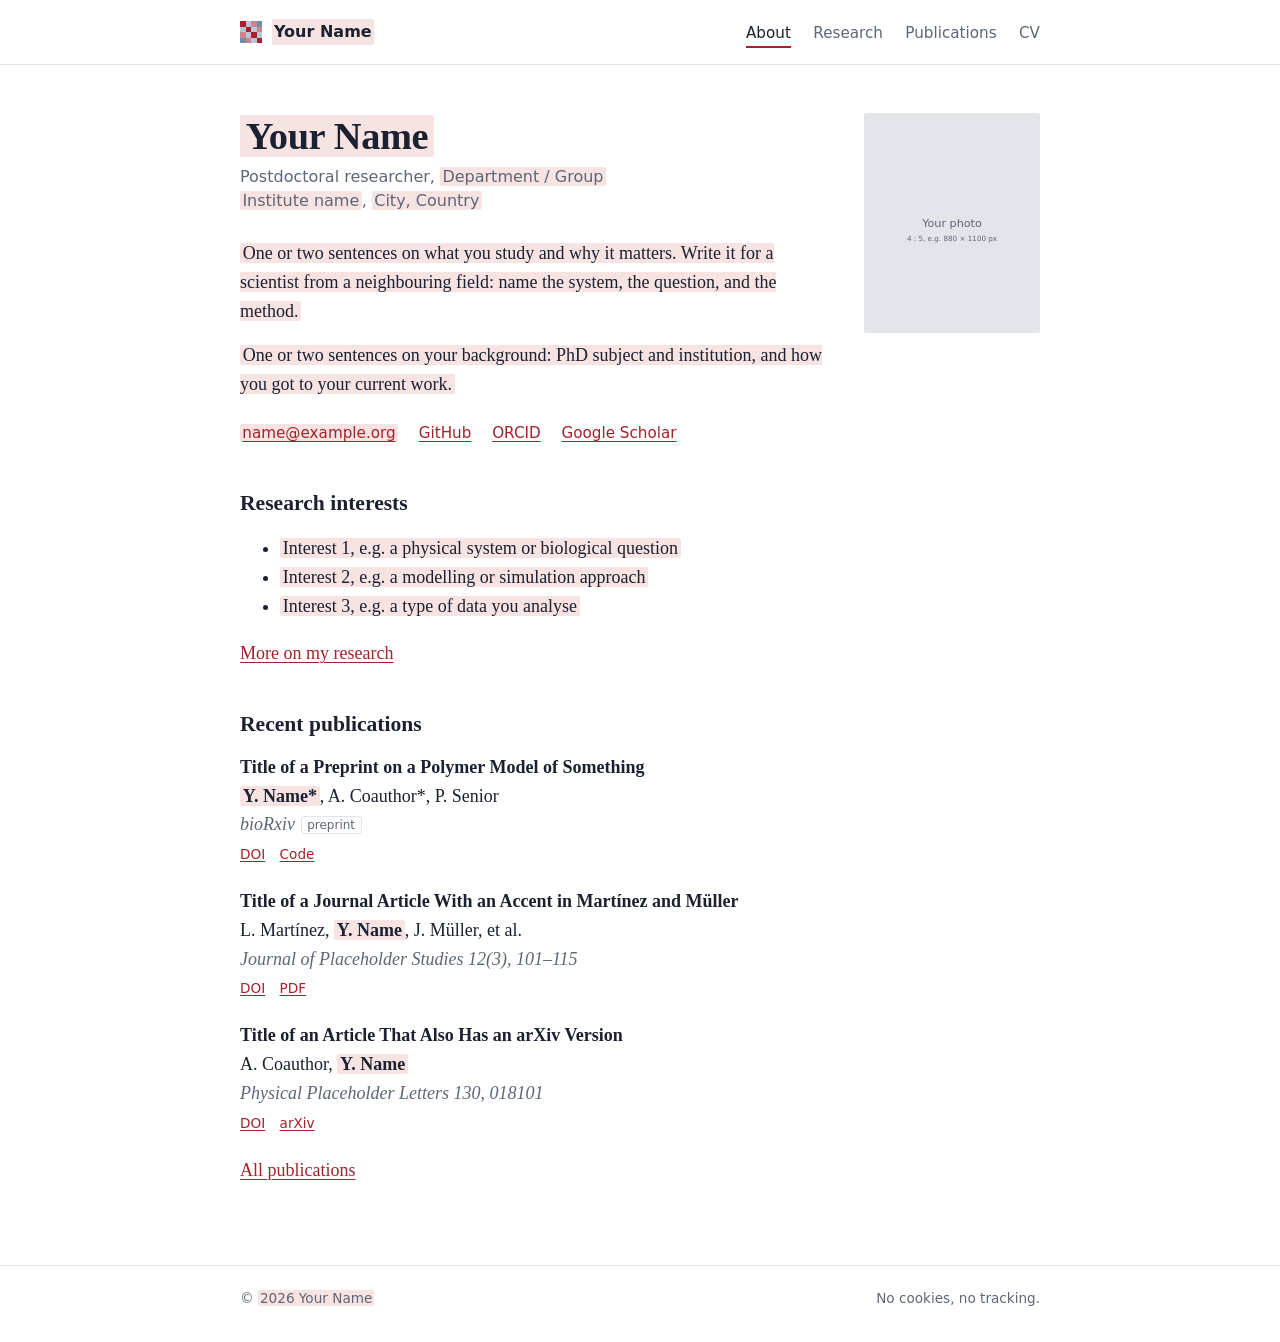
==== index.html @ 81e41346 "added initial files" ====
<!doctype html>
<html lang="en">
<head>
  <meta charset="utf-8">
  <meta name="viewport" content="width=device-width, initial-scale=1">
  <title>Your Name</title>
  <meta name="description" content="Your Name, postdoctoral researcher in [field]. Research, publications and CV.">
  <link rel="icon" href="assets/favicon.svg" type="image/svg+xml">
  <link rel="stylesheet" href="assets/style.css">
</head>
<body>
  <a class="skip-link" href="#main">Skip to content</a>

  <header class="site-header">
    <div class="wrap">
      <a class="site-name" href="index.html">
        <img src="assets/favicon.svg" alt="" width="22" height="22">
        <span class="ph">Your Name</span>
      </a>
      <nav class="site-nav" aria-label="Main">
        <ul>
          <li><a href="index.html" aria-current="page">About</a></li>
          <li><a href="research.html">Research</a></li>
          <li><a href="publications.html">Publications</a></li>
          <li><a href="cv.html">CV</a></li>
        </ul>
      </nav>
    </div>
  </header>

  <main id="main" class="wrap">
    <section class="intro">
      <div class="prose">
        <h1><span class="ph">Your Name</span></h1>
        <p class="role">
          Postdoctoral researcher, <span class="ph">Department / Group</span><br>
          <span class="ph">Institute name</span>, <span class="ph">City, Country</span>
        </p>

        <p>
          <span class="ph">One or two sentences on what you study and why it matters.
          Write it for a scientist from a neighbouring field: name the system, the question,
          and the method.</span>
        </p>
        <p>
          <span class="ph">One or two sentences on your background: PhD subject and institution,
          and how you got to your current work.</span>
        </p>

        <ul class="links">
          <li><a href="mailto:name@example.org"><span class="ph">name@example.org</span></a></li>
          <li><a href="https://github.com/your-username">GitHub</a></li>
          <li><a href="https://orcid.org/0000-0000-0000-0000">ORCID</a></li>
          <li><a href="https://scholar.google.com/citations?user=XXXXXXXX">Google Scholar</a></li>
        </ul>
      </div>

      <img class="portrait" src="assets/portrait.svg" alt="Portrait of Your Name" width="440" height="550">
    </section>

    <section class="prose">
      <h2>Research interests</h2>
      <ul>
        <li><span class="ph">Interest 1, e.g. a physical system or biological question</span></li>
        <li><span class="ph">Interest 2, e.g. a modelling or simulation approach</span></li>
        <li><span class="ph">Interest 3, e.g. a type of data you analyse</span></li>
      </ul>
      <p><a href="research.html">More on my research</a></p>
    </section>

    <section class="prose">
      <h2>Recent publications</h2>
      <!-- RECENT:START (generated by tools/build_publications.py) -->
      <ul class="pubs">
        <li>
          <span class="pub-title">Title of a Preprint on a Polymer Model of Something</span>
          <span class="pub-authors"><span class="me">Y. Name*</span>, A. Coauthor*, P. Senior</span>
          <span class="pub-venue">bioRxiv<span class="tag">preprint</span></span>
          <span class="pub-links"><a href="https://doi.org/10.1101/0000.00.00.000000">DOI</a> <a href="https://github.com/your-username/project">Code</a></span>
        </li>
        <li>
          <span class="pub-title">Title of a Journal Article With an Accent in Martínez and Müller</span>
          <span class="pub-authors">L. Martínez, <span class="me">Y. Name</span>, J. Müller, et al.</span>
          <span class="pub-venue">Journal of Placeholder Studies 12(3), 101–115</span>
          <span class="pub-links"><a href="https://doi.org/10.0000/placeholder.2025.001">DOI</a> <a href="files/placeholder2025.pdf">PDF</a></span>
        </li>
        <li>
          <span class="pub-title">Title of an Article That Also Has an arXiv Version</span>
          <span class="pub-authors">A. Coauthor, <span class="me">Y. Name</span></span>
          <span class="pub-venue">Physical Placeholder Letters 130, 018101</span>
          <span class="pub-links"><a href="https://doi.org/10.0000/placeholder.2024.002">DOI</a> <a href="https://arxiv.org/abs/2401.00000">arXiv</a></span>
        </li>
      </ul>
      <!-- RECENT:END -->
      <p><a href="publications.html">All publications</a></p>
    </section>
  </main>

  <footer class="site-footer">
    <div class="wrap">
      <span>© <span class="ph">2026 Your Name</span></span>
      <span>No cookies, no tracking.</span>
    </div>
  </footer>
</body>
</html>
---- assets/style.css ----
/* ==========================================================================
   Personal academic site — single stylesheet
   No external fonts, scripts or trackers: the site makes zero third-party
   requests. Edit the tokens in :root to change colours and fonts.
   ========================================================================== */

:root {
  --bg: #ffffff;
  --ink: #1b2130;          /* body text */
  --muted: #5d6676;        /* secondary text, dates */
  --rule: #e2e5ea;         /* hairlines */
  --accent: #a3222b;       /* links; Hi-C "Reds" end of the colour map */
  --accent-soft: #f6e3e2;  /* highlight behind your own name */
  --cool: #2f5d8a;         /* second colour of the logo mark */

  --serif: Charter, "Bitstream Charter", "Sitka Text", Cambria, "Noto Serif", serif;
  --sans: system-ui, -apple-system, "Segoe UI", Roboto, "Helvetica Neue", Arial, sans-serif;

  --measure: 40rem;        /* text column width, about 70 characters */
  --wide: 52rem;           /* page width including the margin column */
  color-scheme: light dark;
}

@media (prefers-color-scheme: dark) {
  :root:not([data-theme="light"]) {
    --bg: #15181e;
    --ink: #e4e7ec;
    --muted: #9aa3b2;
    --rule: #2a2f38;
    --accent: #f0837b;
    --accent-soft: #3a2224;
    --cool: #7fa8d4;
  }
}
:root[data-theme="dark"] {
  --bg: #15181e;
  --ink: #e4e7ec;
  --muted: #9aa3b2;
  --rule: #2a2f38;
  --accent: #f0837b;
  --accent-soft: #3a2224;
  --cool: #7fa8d4;
}

/* ---------- Base ---------- */

*, *::before, *::after { box-sizing: border-box; }

html { -webkit-text-size-adjust: 100%; }

body {
  margin: 0;
  background: var(--bg);
  color: var(--ink);
  font-family: var(--serif);
  font-size: 1.125rem;     /* 18 px */
  line-height: 1.6;
  font-feature-settings: "kern", "liga", "onum";
}

img, svg, video { max-width: 100%; height: auto; display: block; }

a {
  color: var(--accent);
  text-decoration-thickness: 1px;
  text-underline-offset: 0.18em;
}
a:hover { text-decoration-thickness: 2px; }
a:focus-visible, button:focus-visible {
  outline: 2px solid var(--accent);
  outline-offset: 3px;
  border-radius: 2px;
}

h1, h2, h3 { line-height: 1.2; font-weight: 600; }
h1 { font-size: 2.4rem; margin: 0 0 0.4rem; letter-spacing: -0.01em; }
h2 { font-size: 1.35rem; margin: 2.8rem 0 0.9rem; }
h3 { font-size: 1.05rem; margin: 1.6rem 0 0.4rem; }
p  { margin: 0 0 1rem; }

.skip-link {
  position: absolute; left: -999px; top: 0;
  background: var(--bg); padding: 0.5rem 1rem;
}
.skip-link:focus { left: 1rem; }

/* ---------- Layout ---------- */

.wrap {
  max-width: var(--wide);
  margin: 0 auto;
  padding: 0 1rem;
}
main.wrap { padding-bottom: 4rem; }
.prose { max-width: var(--measure); }

/* ---------- Header ---------- */

.site-header {
  border-bottom: 1px solid var(--rule);
  margin-bottom: 3rem;
}
.site-header .wrap {
  display: flex;
  align-items: center;
  justify-content: space-between;
  gap: 1rem;
  flex-wrap: wrap;
  padding-top: 1.1rem;
  padding-bottom: 1.1rem;
}
.site-name {
  display: flex; align-items: center; gap: 0.6rem;
  font-family: var(--sans);
  font-weight: 600;
  font-size: 1rem;
  color: var(--ink);
  text-decoration: none;
}
.site-name img { width: 22px; height: 22px; }

.site-nav ul {
  list-style: none; margin: 0; padding: 0;
  display: flex; gap: 1.4rem; flex-wrap: wrap;
}
.site-nav a {
  font-family: var(--sans);
  font-size: 0.95rem;
  color: var(--muted);
  text-decoration: none;
  padding: 0.25rem 0;
  border-bottom: 2px solid transparent;
}
.site-nav a:hover { color: var(--ink); }
.site-nav a[aria-current="page"] {
  color: var(--ink);
  border-bottom-color: var(--accent);
}

/* ---------- Home: intro ---------- */

.intro {
  display: grid;
  grid-template-columns: 1fr 11rem;
  gap: 2.5rem;
  align-items: start;
}
.intro .role {
  font-family: var(--sans);
  color: var(--muted);
  font-size: 1rem;
  line-height: 1.5;
  margin-bottom: 1.6rem;
}
.portrait {
  width: 11rem;
  aspect-ratio: 4 / 5;
  object-fit: cover;
  border-radius: 3px;
  background: var(--rule);
}
.links {
  list-style: none; padding: 0; margin: 1.4rem 0 0;
  display: flex; flex-wrap: wrap; gap: 0.4rem 1.3rem;
  font-family: var(--sans); font-size: 0.95rem;
}

/* ---------- Placeholder marker ----------
   Every bracketed placeholder is wrapped in <span class="ph">.
   Search the files for class="ph" to find what still needs filling in.
   Delete this rule (or leave it) once nothing is left. */
.ph {
  background: var(--accent-soft);
  border-radius: 2px;
  padding: 0 0.15em;
}

/* ---------- Research ---------- */

.figure { margin: 2rem 0; }
.figure img { max-width: min(24rem, 100%); }
.figure figcaption {
  font-family: var(--sans);
  font-size: 0.875rem;
  color: var(--muted);
  margin-top: 0.6rem;
  max-width: var(--measure);
}
.topic { margin-top: 2.6rem; max-width: var(--measure); }
.topic h2 { margin-top: 0; }
.topic + .topic { border-top: 1px solid var(--rule); padding-top: 2.4rem; }

/* ---------- Dated lists (publications, CV) ----------
   Year or date sits in a narrow left column; entries hang to its right. */

.dated {
  display: grid;
  grid-template-columns: 6.5rem 1fr;
  column-gap: 1.5rem;
  margin: 0;
}
.dated > dt {
  font-family: var(--sans);
  font-variant-numeric: tabular-nums lining-nums;
  font-size: 0.9rem;
  color: var(--muted);
  padding-top: 0.2rem;
}
.dated > dd { margin: 0 0 1.3rem; max-width: var(--measure); }
.dated .what { font-weight: 600; }
.dated .where { color: var(--muted); }

/* ---------- Publications ---------- */

.pubs { list-style: none; padding: 0; margin: 0; }
.pubs li { margin-bottom: 1.2rem; }
.pub-title { font-weight: 600; }
.pub-authors, .pub-venue { display: block; }
.pub-authors { color: var(--ink); }
.pub-venue { color: var(--muted); font-style: italic; }
.pub-links {
  display: inline-flex; gap: 0.9rem;
  font-family: var(--sans); font-size: 0.85rem;
  margin-top: 0.15rem;
}
.me {
  background: var(--accent-soft);
  border-radius: 2px;
  padding: 0 0.15em;
  font-weight: 600;
}
.tag {
  font-family: var(--sans);
  font-size: 0.75rem;
  font-style: normal;
  color: var(--muted);
  border: 1px solid var(--rule);
  border-radius: 3px;
  padding: 0.05rem 0.35rem;
  margin-left: 0.35rem;
  vertical-align: 0.1em;
}
.note {
  font-family: var(--sans);
  font-size: 0.9rem;
  color: var(--muted);
}

/* ---------- Buttons ---------- */

.button {
  display: inline-block;
  font-family: var(--sans);
  font-size: 0.95rem;
  padding: 0.55rem 1rem;
  border: 1px solid var(--accent);
  border-radius: 3px;
  text-decoration: none;
}
.button:hover { background: var(--accent-soft); }

/* ---------- Footer ---------- */

.site-footer {
  border-top: 1px solid var(--rule);
  font-family: var(--sans);
  font-size: 0.85rem;
  color: var(--muted);
}
.site-footer .wrap {
  display: flex; justify-content: space-between; gap: 1rem; flex-wrap: wrap;
  padding-top: 1.4rem; padding-bottom: 2rem;
}
.site-footer a { color: var(--muted); }

/* ---------- Small screens ---------- */

@media (max-width: 640px) {
  body { font-size: 1.0625rem; }
  h1 { font-size: 1.9rem; }
  .site-header { margin-bottom: 2rem; }
  .intro { grid-template-columns: 1fr; gap: 1.5rem; }
  .intro .portrait { order: -1; width: 8rem; }
  .dated { grid-template-columns: 1fr; }
  .dated > dt { padding-top: 0; }
  .dated > dd { margin-bottom: 1.4rem; }
}

/* ---------- Print (a clean CV page if someone prints it) ---------- */

@media print {
  .site-nav, .site-footer, .skip-link, .button { display: none; }
  .site-header { border: 0; margin-bottom: 1rem; }
  a { color: inherit; text-decoration: none; }
  .ph, .me { background: none; }
}
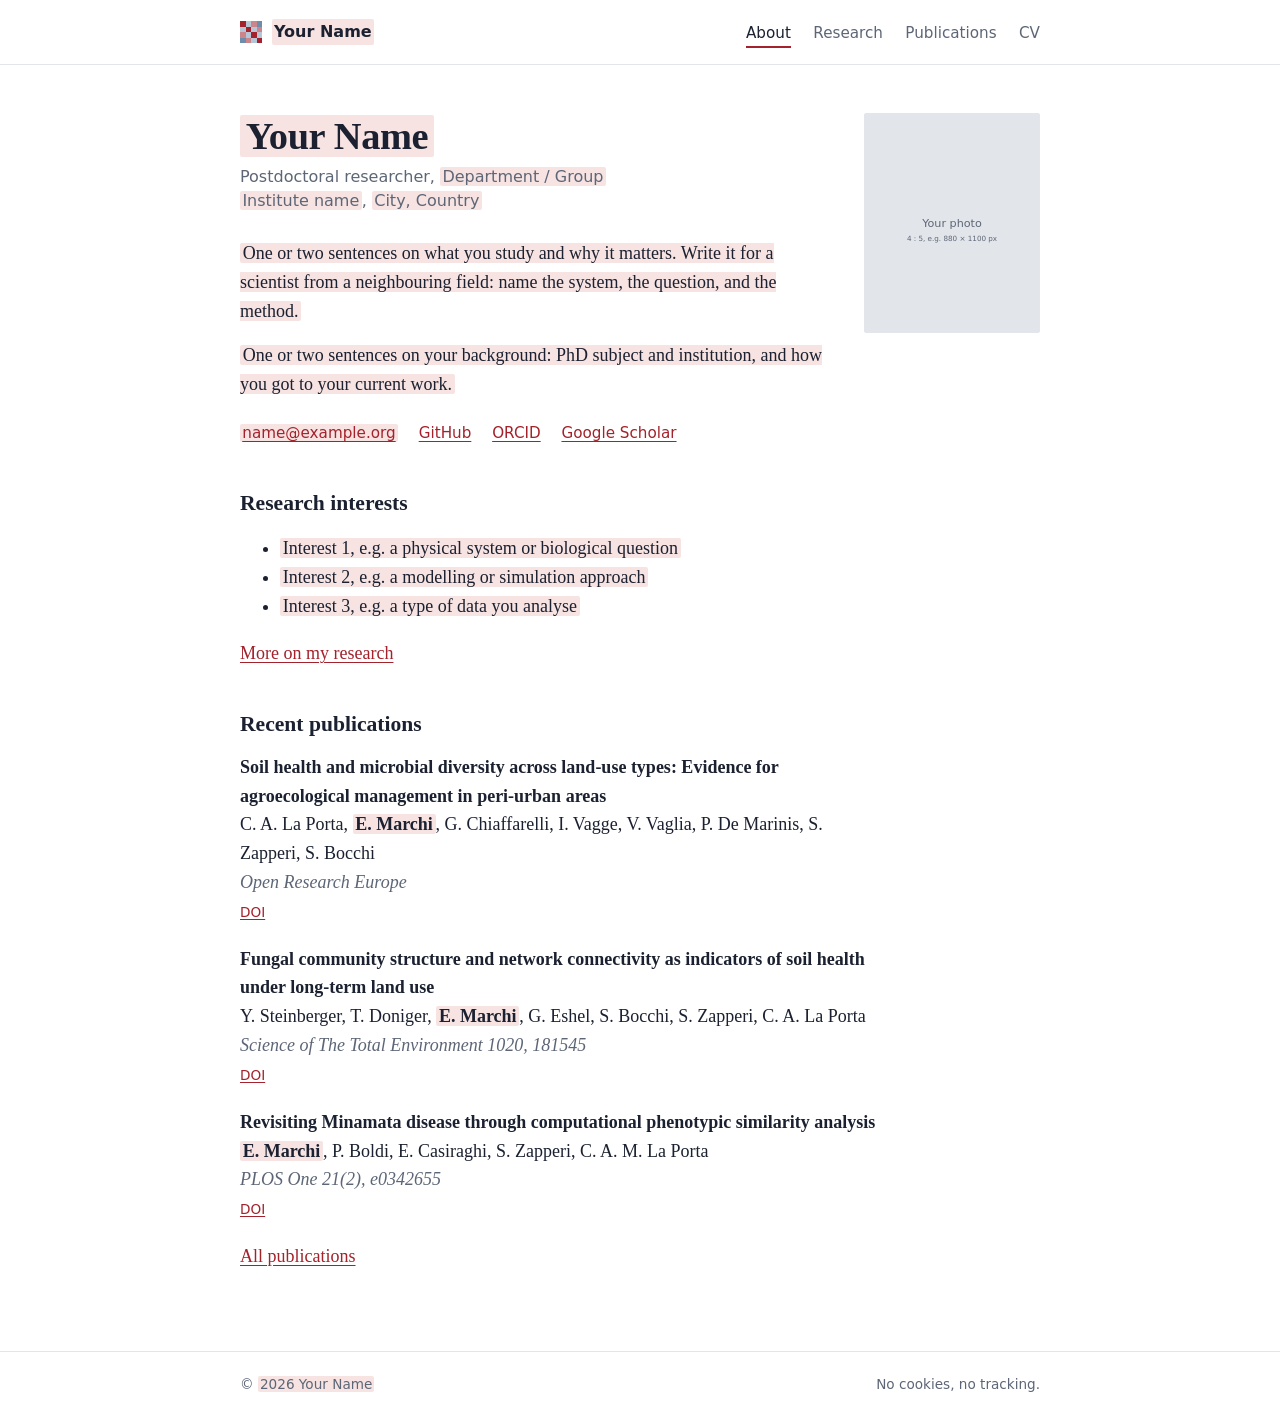
==== commit 46ce9687: "added publications" ====
--- a/index.html
+++ b/index.html
@@ -73,22 +73,22 @@
       <!-- RECENT:START (generated by tools/build_publications.py) -->
       <ul class="pubs">
         <li>
-          <span class="pub-title">Title of a Preprint on a Polymer Model of Something</span>
-          <span class="pub-authors"><span class="me">Y. Name*</span>, A. Coauthor*, P. Senior</span>
-          <span class="pub-venue">bioRxiv<span class="tag">preprint</span></span>
-          <span class="pub-links"><a href="https://doi.org/10.1101/0000.00.00.000000">DOI</a> <a href="https://github.com/your-username/project">Code</a></span>
+          <span class="pub-title">Soil health and microbial diversity across land-use types: Evidence for agroecological management in peri-urban areas</span>
+          <span class="pub-authors">C. A. La Porta, <span class="me">E. Marchi</span>, G. Chiaffarelli, I. Vagge, V. Vaglia, P. De Marinis, S. Zapperi, S. Bocchi</span>
+          <span class="pub-venue">Open Research Europe</span>
+          <span class="pub-links"><a href="https://doi.org/10.12688/openreseurope.22066.4">DOI</a></span>
         </li>
         <li>
-          <span class="pub-title">Title of a Journal Article With an Accent in Martínez and Müller</span>
-          <span class="pub-authors">L. Martínez, <span class="me">Y. Name</span>, J. Müller, et al.</span>
-          <span class="pub-venue">Journal of Placeholder Studies 12(3), 101–115</span>
-          <span class="pub-links"><a href="https://doi.org/10.0000/placeholder.2025.001">DOI</a> <a href="files/placeholder2025.pdf">PDF</a></span>
+          <span class="pub-title">Fungal community structure and network connectivity as indicators of soil health under long-term land use</span>
+          <span class="pub-authors">Y. Steinberger, T. Doniger, <span class="me">E. Marchi</span>, G. Eshel, S. Bocchi, S. Zapperi, C. A. La Porta</span>
+          <span class="pub-venue">Science of The Total Environment 1020, 181545</span>
+          <span class="pub-links"><a href="https://doi.org/10.1016/j.scitotenv.2026.181545">DOI</a></span>
         </li>
         <li>
-          <span class="pub-title">Title of an Article That Also Has an arXiv Version</span>
-          <span class="pub-authors">A. Coauthor, <span class="me">Y. Name</span></span>
-          <span class="pub-venue">Physical Placeholder Letters 130, 018101</span>
-          <span class="pub-links"><a href="https://doi.org/10.0000/placeholder.2024.002">DOI</a> <a href="https://arxiv.org/abs/2401.00000">arXiv</a></span>
+          <span class="pub-title">Revisiting Minamata disease through computational phenotypic similarity analysis</span>
+          <span class="pub-authors"><span class="me">E. Marchi</span>, P. Boldi, E. Casiraghi, S. Zapperi, C. A. M. La Porta</span>
+          <span class="pub-venue">PLOS One 21(2), e0342655</span>
+          <span class="pub-links"><a href="https://doi.org/10.1371/journal.pone.0342655">DOI</a></span>
         </li>
       </ul>
       <!-- RECENT:END -->
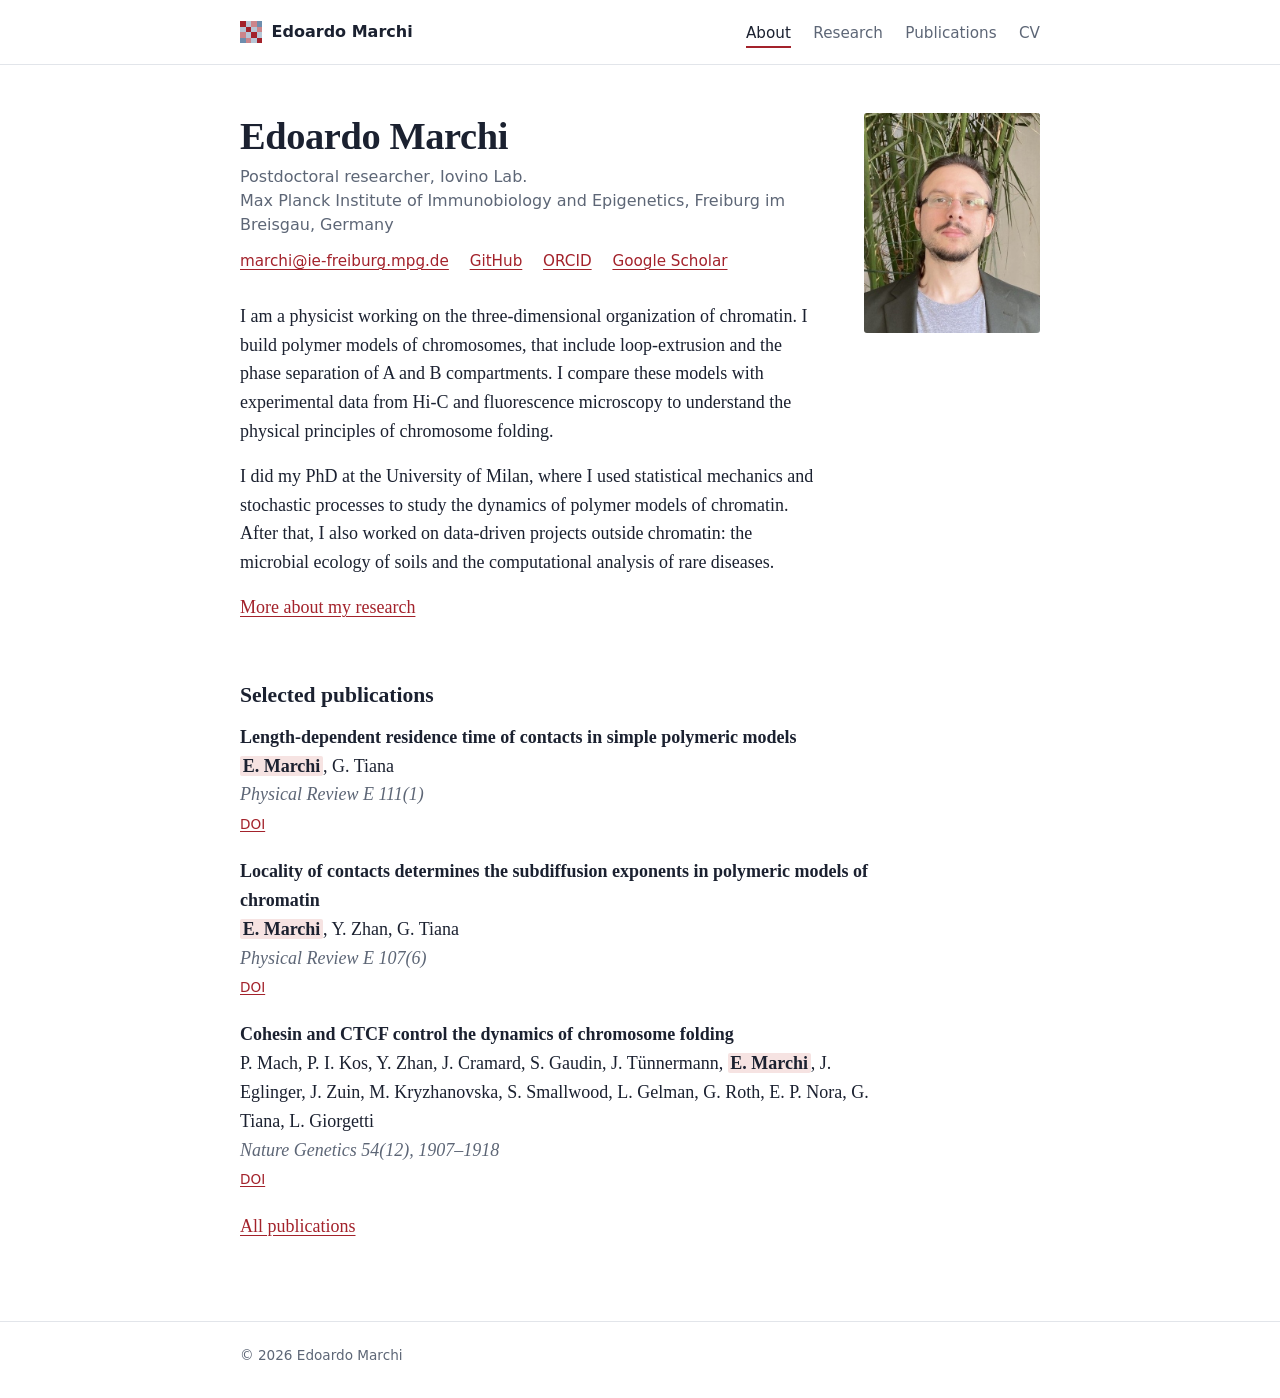
==== commit 735c537f: "updated" ====
--- a/index.html
+++ b/index.html
@@ -3,8 +3,8 @@
 <head>
   <meta charset="utf-8">
   <meta name="viewport" content="width=device-width, initial-scale=1">
-  <title>Your Name</title>
-  <meta name="description" content="Your Name, postdoctoral researcher in [field]. Research, publications and CV.">
+  <title>Edoardo Marchi</title>
+  <meta name="description" content="Edoardo Marchi, postdoctoral researcher in computational models of chromatin. Research, publications and CV.">
   <link rel="icon" href="assets/favicon.svg" type="image/svg+xml">
   <link rel="stylesheet" href="assets/style.css">
 </head>
@@ -15,7 +15,7 @@
     <div class="wrap">
       <a class="site-name" href="index.html">
         <img src="assets/favicon.svg" alt="" width="22" height="22">
-        <span class="ph">Your Name</span>
+        Edoardo Marchi
       </a>
       <nav class="site-nav" aria-label="Main">
         <ul>
@@ -31,64 +31,51 @@
   <main id="main" class="wrap">
     <section class="intro">
       <div class="prose">
-        <h1><span class="ph">Your Name</span></h1>
+        <h1>Edoardo Marchi</h1>
         <p class="role">
-          Postdoctoral researcher, <span class="ph">Department / Group</span><br>
-          <span class="ph">Institute name</span>, <span class="ph">City, Country</span>
+          Postdoctoral researcher, Iovino Lab.<br>
+          Max Planck Institute of Immunobiology and Epigenetics, Freiburg im Breisgau, Germany
         </p>
+        <ul class="links">
+          <li><a href="mailto:marchi@ie-freiburg.mpg.de">marchi@ie-freiburg.mpg.de</a></li>
+          <li><a href="https://github.com/marchiedoardo">GitHub</a></li>
+          <li><a href="https://orcid.org/0009-0000-0917-6190">ORCID</a></li>
+          <li><a href="https://scholar.google.com/citations?user=_PRZBJIAAAAJ&hl=en">Google Scholar</a></li>
+        </ul>
 
         <p>
-          <span class="ph">One or two sentences on what you study and why it matters.
-          Write it for a scientist from a neighbouring field: name the system, the question,
-          and the method.</span>
+          I am a physicist working on the three-dimensional organization of chromatin. I build polymer models of chromosomes, that include loop-extrusion and the phase separation of A and B compartments. I compare these models with experimental data from Hi-C and fluorescence microscopy to understand the physical principles of chromosome folding.
         </p>
         <p>
-          <span class="ph">One or two sentences on your background: PhD subject and institution,
-          and how you got to your current work.</span>
+          I did my PhD at the University of Milan, where I used statistical mechanics and stochastic processes to study the dynamics of polymer models of chromatin. After that, I also worked on data-driven projects outside chromatin: the microbial ecology of soils and the computational analysis of rare diseases. 
         </p>
-
-        <ul class="links">
-          <li><a href="mailto:name@example.org"><span class="ph">name@example.org</span></a></li>
-          <li><a href="https://github.com/your-username">GitHub</a></li>
-          <li><a href="https://orcid.org/0000-0000-0000-0000">ORCID</a></li>
-          <li><a href="https://scholar.google.com/citations?user=XXXXXXXX">Google Scholar</a></li>
-        </ul>
+        <p><a href="research.html">More about my research</a></p>
       </div>
 
-      <img class="portrait" src="assets/portrait.svg" alt="Portrait of Your Name" width="440" height="550">
+      <img class="portrait" src="assets/photo_zoom.jpg" alt="Portrait of Your Name" width="440" height="550">
     </section>
 
     <section class="prose">
-      <h2>Research interests</h2>
-      <ul>
-        <li><span class="ph">Interest 1, e.g. a physical system or biological question</span></li>
-        <li><span class="ph">Interest 2, e.g. a modelling or simulation approach</span></li>
-        <li><span class="ph">Interest 3, e.g. a type of data you analyse</span></li>
-      </ul>
-      <p><a href="research.html">More on my research</a></p>
-    </section>
-
-    <section class="prose">
-      <h2>Recent publications</h2>
+      <h2>Selected publications</h2>
       <!-- RECENT:START (generated by tools/build_publications.py) -->
       <ul class="pubs">
         <li>
-          <span class="pub-title">Soil health and microbial diversity across land-use types: Evidence for agroecological management in peri-urban areas</span>
-          <span class="pub-authors">C. A. La Porta, <span class="me">E. Marchi</span>, G. Chiaffarelli, I. Vagge, V. Vaglia, P. De Marinis, S. Zapperi, S. Bocchi</span>
-          <span class="pub-venue">Open Research Europe</span>
-          <span class="pub-links"><a href="https://doi.org/10.12688/openreseurope.22066.4">DOI</a></span>
+          <span class="pub-title">Length-dependent residence time of contacts in simple polymeric models</span>
+          <span class="pub-authors"><span class="me">E. Marchi</span>, G. Tiana</span>
+          <span class="pub-venue">Physical Review E 111(1)</span>
+          <span class="pub-links"><a href="https://doi.org/10.1103/physreve.111.015401">DOI</a></span>
         </li>
         <li>
-          <span class="pub-title">Fungal community structure and network connectivity as indicators of soil health under long-term land use</span>
-          <span class="pub-authors">Y. Steinberger, T. Doniger, <span class="me">E. Marchi</span>, G. Eshel, S. Bocchi, S. Zapperi, C. A. La Porta</span>
-          <span class="pub-venue">Science of The Total Environment 1020, 181545</span>
-          <span class="pub-links"><a href="https://doi.org/10.1016/j.scitotenv.2026.181545">DOI</a></span>
+          <span class="pub-title">Locality of contacts determines the subdiffusion exponents in polymeric models of chromatin</span>
+          <span class="pub-authors"><span class="me">E. Marchi</span>, Y. Zhan, G. Tiana</span>
+          <span class="pub-venue">Physical Review E 107(6)</span>
+          <span class="pub-links"><a href="https://doi.org/10.1103/physreve.107.064406">DOI</a></span>
         </li>
         <li>
-          <span class="pub-title">Revisiting Minamata disease through computational phenotypic similarity analysis</span>
-          <span class="pub-authors"><span class="me">E. Marchi</span>, P. Boldi, E. Casiraghi, S. Zapperi, C. A. M. La Porta</span>
-          <span class="pub-venue">PLOS One 21(2), e0342655</span>
-          <span class="pub-links"><a href="https://doi.org/10.1371/journal.pone.0342655">DOI</a></span>
+          <span class="pub-title">Cohesin and CTCF control the dynamics of chromosome folding</span>
+          <span class="pub-authors">P. Mach, P. I. Kos, Y. Zhan, J. Cramard, S. Gaudin, J. Tünnermann, <span class="me">E. Marchi</span>, J. Eglinger, J. Zuin, M. Kryzhanovska, S. Smallwood, L. Gelman, G. Roth, E. P. Nora, G. Tiana, L. Giorgetti</span>
+          <span class="pub-venue">Nature Genetics 54(12), 1907–1918</span>
+          <span class="pub-links"><a href="https://doi.org/10.1038/s41588-022-01232-7">DOI</a></span>
         </li>
       </ul>
       <!-- RECENT:END -->
@@ -98,8 +85,7 @@
 
   <footer class="site-footer">
     <div class="wrap">
-      <span>© <span class="ph">2026 Your Name</span></span>
-      <span>No cookies, no tracking.</span>
+      <span>© 2026 Edoardo Marchi</span>
     </div>
   </footer>
 </body>
--- a/assets/style.css
+++ b/assets/style.css
@@ -150,8 +150,9 @@
   color: var(--muted);
   font-size: 1rem;
   line-height: 1.5;
-  margin-bottom: 1.6rem;
-}
+  margin-bottom: 0.7rem;
+}
+
 .portrait {
   width: 11rem;
   aspect-ratio: 4 / 5;
@@ -160,7 +161,7 @@
   background: var(--rule);
 }
 .links {
-  list-style: none; padding: 0; margin: 1.4rem 0 0;
+  list-style: none; padding: 0; margin: 0 0 1.8rem;
   display: flex; flex-wrap: wrap; gap: 0.4rem 1.3rem;
   font-family: var(--sans); font-size: 0.95rem;
 }
@@ -178,7 +179,8 @@
 /* ---------- Research ---------- */
 
 .figure { margin: 2rem 0; }
-.figure img { max-width: min(24rem, 100%); }
+.figure img { max-width: 100%; }
+.figure.small img { max-width: 24rem; }
 .figure figcaption {
   font-family: var(--sans);
   font-size: 0.875rem;
